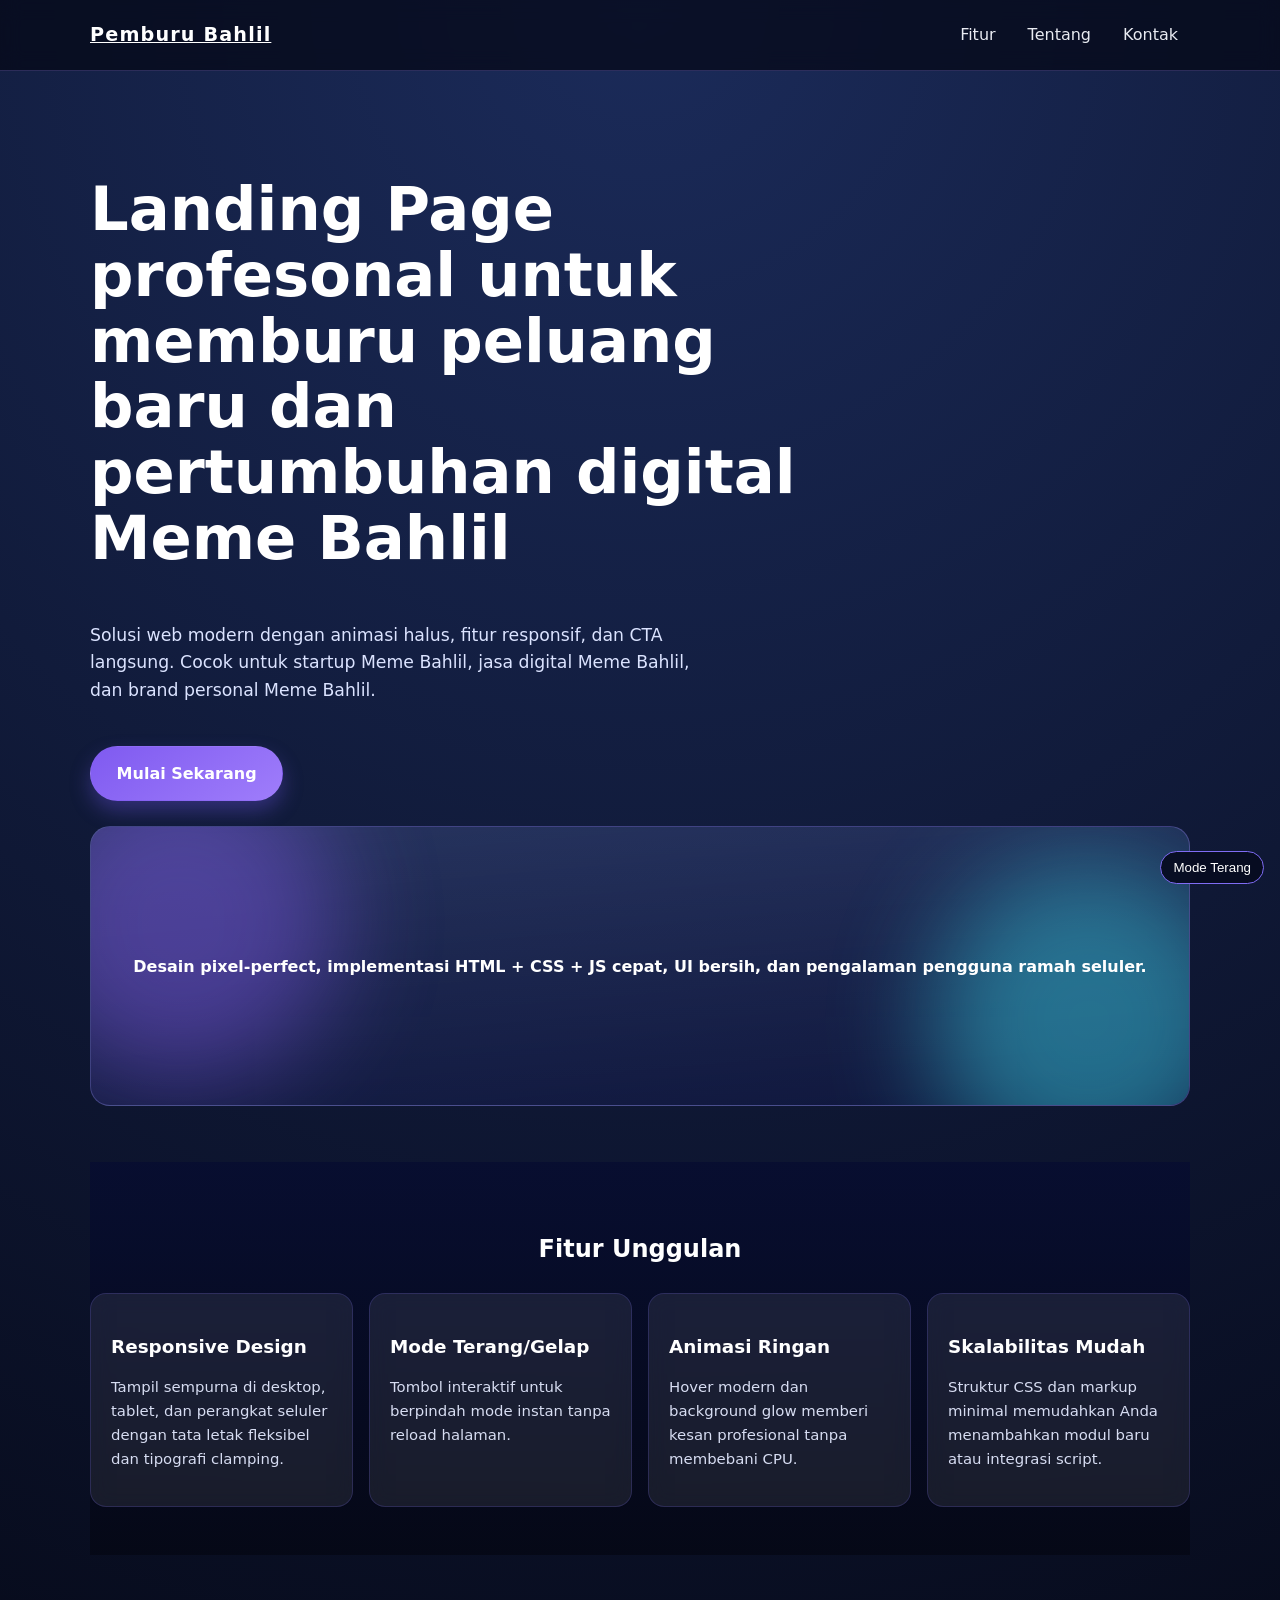
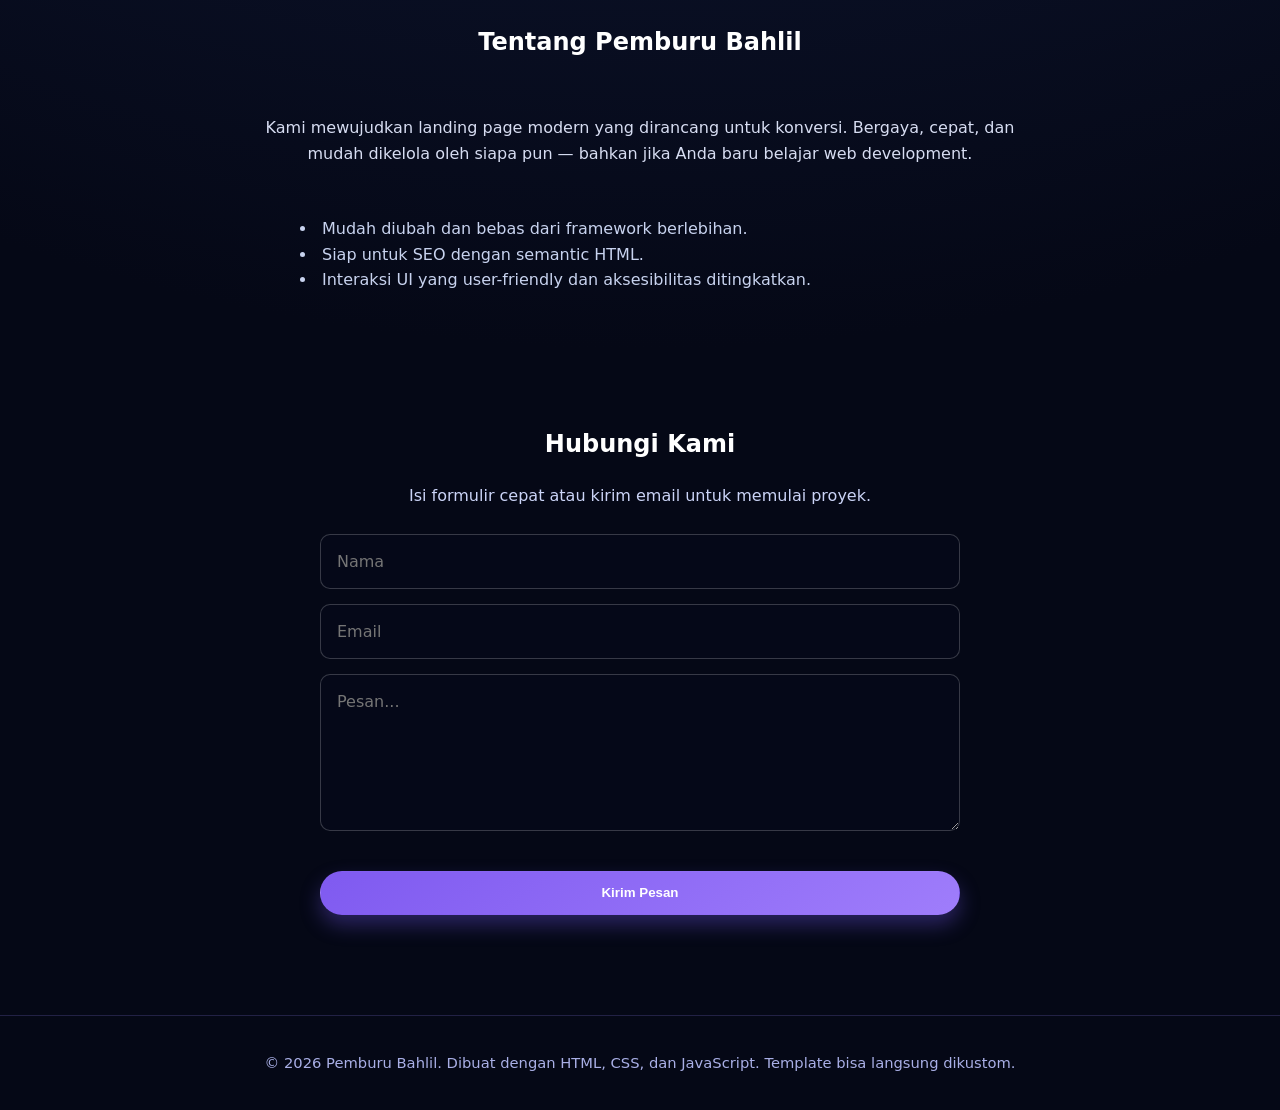
==== index.html @ a7ca31fe "Landing Page Sederhana" ====
<!DOCTYPE html>
<html lang="id">
<head>
  <meta charset="UTF-8" />
  <meta name="viewport" content="width=device-width, initial-scale=1.0" />
  <title>Pemburu Bahlil - Landing Page</title>
  <link rel="stylesheet" href="style.css" />
  <script src="script.js" defer></script>
</head>
<body>
  <button class="dark-mode" id="themeToggle" aria-label="Toggle dark mode">Mode Terang</button>

  <header>
    <div class="container nav-wrap">
      <a href="#" class="brand">Pemburu Bahlil</a>
      <nav>
        <a href="#features">Fitur</a>
        <a href="#about">Tentang</a>
        <a href="#contact">Kontak</a>
      </nav>
    </div>
  </header>

  <main>
    <section class="container hero" id="home">
      <div class="hero-text">
        <h1>Landing Page profesonal untuk memburu peluang baru dan pertumbuhan digital Meme Bahlil</h1>
        <p>
          Solusi web modern dengan animasi halus, fitur responsif, dan CTA langsung. Cocok untuk startup Meme Bahlil, jasa digital Meme Bahlil, dan brand personal Meme Bahlil.
        </p>
        <a class="btn" href="#contact">Mulai Sekarang</a>
      </div>

      <aside class="hero-visual" aria-hidden="true">
        <p>Desain pixel-perfect, implementasi HTML + CSS + JS cepat, UI bersih, dan pengalaman pengguna ramah seluler.</p>
      </aside>
    </section>

    <section class="container features" id="features">
      <h2 style="text-align:center; margin-bottom:1.5rem; color:#fff;">Fitur Unggulan</h2>
      <div class="grid">
        <article class="card">
          <h3>Responsive Design</h3>
          <p>Tampil sempurna di desktop, tablet, dan perangkat seluler dengan tata letak fleksibel dan tipografi clamping.</p>
        </article>
        <article class="card">
          <h3>Mode Terang/Gelap</h3>
          <p>Tombol interaktif untuk berpindah mode instan tanpa reload halaman.</p>
        </article>
        <article class="card">
          <h3>Animasi Ringan</h3>
          <p>Hover modern dan background glow memberi kesan profesional tanpa membebani CPU.</p>
        </article>
        <article class="card">
          <h3>Skalabilitas Mudah</h3>
          <p>Struktur CSS dan markup minimal memudahkan Anda menambahkan modul baru atau integrasi script.</p>
        </article>
      </div>
    </section>

    <section class="container" id="about" style="padding:3rem 0;">
      <div style="display:grid; gap:1.1rem;">
        <h2 style="color:#fff;">Tentang Pemburu Bahlil</h2>
        <p style="color:#d7ddf2; max-width:760px;">Kami mewujudkan landing page modern yang dirancang untuk konversi. Bergaya, cepat, dan mudah dikelola oleh siapa pun — bahkan jika Anda baru belajar web development.
        </p>
        <ul style="color:#c8d3ef; list-style: disc inside; max-width:760px;">
          <li>Mudah diubah dan bebas dari framework berlebihan.</li>
          <li>Siap untuk SEO dengan semantic HTML.</li>
          <li>Interaksi UI yang user-friendly dan aksesibilitas ditingkatkan.</li>
        </ul>
      </div>
    </section>

    <section class="container" id="contact" style="padding:3rem 0;">
      <h2 style="color:#fff; text-align:center;">Hubungi Kami</h2>
      <p style="text-align:center; color:#cbd4f7; margin-bottom:1.6rem;">Isi formulir cepat atau kirim email untuk memulai proyek.</p>
      <form id="leadForm" style="max-width:640px; margin: auto; display:grid; gap:0.95rem;">
        <input type="text" id="name" name="name" placeholder="Nama" required style="padding:0.85rem 1rem; border-radius:10px; border:1px solid rgba(255,255,255,0.2); background:rgba(6,9,26,0.7); color:#fff;" />
        <input type="email" id="email" name="email" placeholder="Email" required style="padding:0.85rem 1rem; border-radius:10px; border:1px solid rgba(255,255,255,0.2); background:rgba(6,9,26,0.7); color:#fff;" />
        <textarea id="message" name="message" rows="5" placeholder="Pesan..." style="padding:0.85rem 1rem; border-radius:10px; border:1px solid rgba(255,255,255,0.2); background:rgba(6,9,26,0.7); color:#fff;"></textarea>
        <button type="submit" class="btn">Kirim Pesan</button>
      </form>
      <p id="formFeedback" style="text-align:center; color:#94aafc; margin-top:1rem;"></p>
    </section>
  </main>

  <footer>
    © 2026 Pemburu Bahlil. Dibuat dengan HTML, CSS, dan JavaScript. Template bisa langsung dikustom.
  </footer>
</body>
</html>
---- style.css ----
:root {
  --bg: #050816;
  --text: #e9ebf2;
  --text-soft: #a9afe6;
  --accent: #7f5af0;
  --accent-soft: #9f7dfb;
  --card: rgba(255, 255, 255, 0.08);
  --input-bg: rgba(6, 9, 26, 0.75);
  --border: rgba(255, 255, 255, 0.2);
}

*, *::before, *::after {
  box-sizing: border-box;
}

body {
  margin: 0;
  padding: 0;
  font-family: 'Inter', system-ui, -apple-system, Segoe UI, Roboto, Helvetica, Arial, sans-serif;
  color: var(--text);
  background: radial-gradient(circle at top, #1b2b5a 0%, var(--bg) 70%);
  line-height: 1.6;
  min-height: 100vh;
  scroll-behavior: smooth;
}

.container {
  width: min(1100px, 94vw);
  margin: 0 auto;
}

header {
  position: sticky;
  top: 0;
  z-index: 10;
  background: rgba(5, 8, 22, 0.72);
  backdrop-filter: blur(10px);
  border-bottom: 1px solid rgba(151, 134, 255, 0.25);
}

.nav-wrap {
  display: flex;
  align-items: center;
  justify-content: space-between;
  gap: 1rem;
  height: 70px;
}

.brand {
  font-weight: 800;
  font-size: 1.2rem;
  letter-spacing: 0.06em;
  color: #fff;
}

nav {
  display: flex;
  gap: 0.5rem;
}

nav a {
  color: var(--text);
  text-decoration: none;
  padding: 8px 12px;
  border-radius: 8px;
  transition: background 0.25s ease;
}

nav a:focus-visible,
nav a:hover {
  background: rgba(127, 90, 240, 0.23);
  outline: none;
}

.hero {
  min-height: calc(100vh - 70px);
  display: grid;
  align-items: center;
  gap: 1.6rem;
  padding: 3.5rem 0;
}

.hero-text h1 {
  font-size: clamp(1.8rem, 5vw, 3.8rem);
  line-height: 1.08;
  max-width: 760px;
  color: #fff;
}

.hero-text p {
  max-width: 630px;
  margin-top: 1rem;
  color: #dbe3ff;
  font-size: 1.08rem;
}

.btn {
  display: inline-flex;
  align-items: center;
  justify-content: center;
  gap: 8px;
  margin-top: 1.5rem;
  padding: 0.85rem 1.6rem;
  font-weight: 700;
  border-radius: 999px;
  border: 1px solid transparent;
  background: linear-gradient(145deg, var(--accent), var(--accent-soft));
  color: #fff;
  text-decoration: none;
  box-shadow: 0 10px 20px rgba(113, 87, 236, 0.35);
  transition: transform 0.2s ease, filter 0.2s ease;
}

.btn:hover,
.btn:focus-visible {
  transform: translateY(-1px);
  filter: brightness(1.08);
  outline: none;
}

.hero-visual {
  position: relative;
  display: grid;
  place-items: center;
  min-height: 280px;
  border-radius: 20px;
  background: linear-gradient(175deg, rgba(139, 167, 255, 0.18) 0%, rgba(16, 23, 66, 0.7) 100%);
  border: 1px solid rgba(148, 141, 250, 0.35);
  overflow: hidden;
  min-width: 260px;
}

.hero-visual::before,
.hero-visual::after {
  content: '';
  position: absolute;
  width: 320px;
  height: 320px;
  border-radius: 50%;
  filter: blur(52px);
  opacity: 0.4;
}

.hero-visual::before {
  background: #8f62ff;
  left: -70px;
  top: -65px;
}

.hero-visual::after {
  background: #3fedff;
  right: -60px;
  bottom: -75px;
}

.hero-visual p {
  position: relative;
  z-index: 1;
  color: #fff;
  mix-blend-mode: screen;
  text-align: center;
  padding: 2rem;
  font-weight: 600;
}

.features,
#about,
#contact {
  padding: 3rem 0;
}

.features {
  background: linear-gradient(180deg, rgba(7, 13, 48, 0.9), rgba(5, 8, 22, 0.95));
}

.grid {
  display: grid;
  gap: 1rem;
  grid-template-columns: repeat(auto-fit, minmax(240px, 1fr));
}

.card {
  background: var(--card);
  border: 1px solid rgba(124, 109, 246, 0.2);
  border-radius: 16px;
  padding: 1.25rem;
  backdrop-filter: blur(10px);
  transition: transform 0.2s ease, box-shadow 0.2s ease;
  min-height: 170px;
}

.card:hover,
.card:focus-within {
  transform: translateY(-6px);
  box-shadow: 0 18px 42px rgba(46, 43, 97, 0.32);
}

.card h3 {
  font-size: 1.15rem;
  margin-bottom: 0.7rem;
  color: #fff;
}

.card p {
  color: #d7ddf2;
  font-size: 0.93rem;
}

#about > div,
#contact > form {
  margin: 0 auto;
  max-width: 760px;
}

#about h2,
#contact h2 {
  color: #fff;
  text-align: center;
}

#about p,
#contact p {
  color: #d7ddf2;
  text-align: center;
  margin-bottom: 1rem;
}

#about ul {
  color: #c8d3ef;
  list-style: disc inside;
}

input,
textarea {
  width: 100%;
  border-radius: 10px;
  border: 1px solid var(--border);
  background: var(--input-bg);
  color: #fff;
  padding: 0.85rem 1rem;
  font: inherit;
  outline: none;
  transition: border-color 0.2s ease, box-shadow 0.2s ease;
}

input:focus,
textarea:focus {
  border-color: var(--accent);
  box-shadow: 0 0 0 3px rgba(127, 90, 240, 0.2);
}

#formFeedback {
  text-align: center;
  margin-top: 1rem;
  color: #94aafc;
  min-height: 1.25rem;
}

footer {
  padding: 2.2rem 0;
  border-top: 1px solid rgba(151, 134, 255, 0.2);
  text-align: center;
  color: #a9afe6;
  font-size: 0.92rem;
}

.dark-mode {
  position: fixed;
  right: 16px;
  bottom: 16px;
  border: 1px solid #7f6cf4;
  background: rgba(8, 12, 33, 0.95);
  color: #ffffff;
  padding: 8px 12px;
  border-radius: 999px;
  cursor: pointer;
  backdrop-filter: blur(6px);
  z-index: 9999;
  transition: transform 0.2s ease, background-color 0.2s ease;
  pointer-events: auto;
}

.dark-mode:hover,
.dark-mode:focus-visible {
  transform: translateY(-1px);
}

@media (max-width: 820px) {
  .nav-wrap {
    flex-wrap: wrap;
  }

  .hero {
    padding: 2.5rem 0;
  }

  .hero-visual {
    min-height: 220px;
  }

  .dark-mode {
    right: 14px;
    bottom: 14px;
  }
}

.light {
  --bg: #f2f5ff;
  --text: #1a2236;
  --text-soft: #4a4f67;
  --accent: #4b6eff;
  --accent-soft: #8fa7ff;
  --card: rgba(255, 255, 255, 0.85);
  --input-bg: rgba(255, 255, 255, 0.92);
  --border: rgba(26, 34, 78, 0.2);
}

body.light,
body.light header,
body.light .hero-visual,
body.light .card {
  color: var(--text);
}

body.light header {
  background: rgba(240, 243, 255, 0.82);
  border-bottom-color: rgba(76, 96, 200, 0.25);
}

.light .hero-visual {
  background: linear-gradient(175deg, rgba(79, 118, 255, 0.12) 0%, rgba(235, 240, 255, 0.95) 100%);
  border-color: rgba(106, 132, 255, 0.28);
}

.light .card {
  background: rgba(255, 255, 255, 0.86);
  border-color: rgba(106, 132, 255, 0.35);
}

.light input,
.light textarea {
  background: var(--input-bg);
  color: #1a2236;
  border-color: var(--border);
}

.light .nav-wrap a,
.light .brand,
.light .btn,
.light footer {
  color: #1a2236;
}

.is-dark {
  --bg: #02030b;
  --text: #dde2ff;
  --accent: #8a7cff;
  --accent-soft: #7254ff;
  --card: rgba(36, 43, 78, 0.52);
}

.is-dark header {
  background: rgba(2, 4, 10, 0.86);
}

.is-dark .card {
  border-color: rgba(120, 104, 251, 0.3);
}

.is-dark .hero-visual::before {
  background: #6f54ff;
}

.is-dark .hero-visual::after {
  background: #a2f6ff;
}
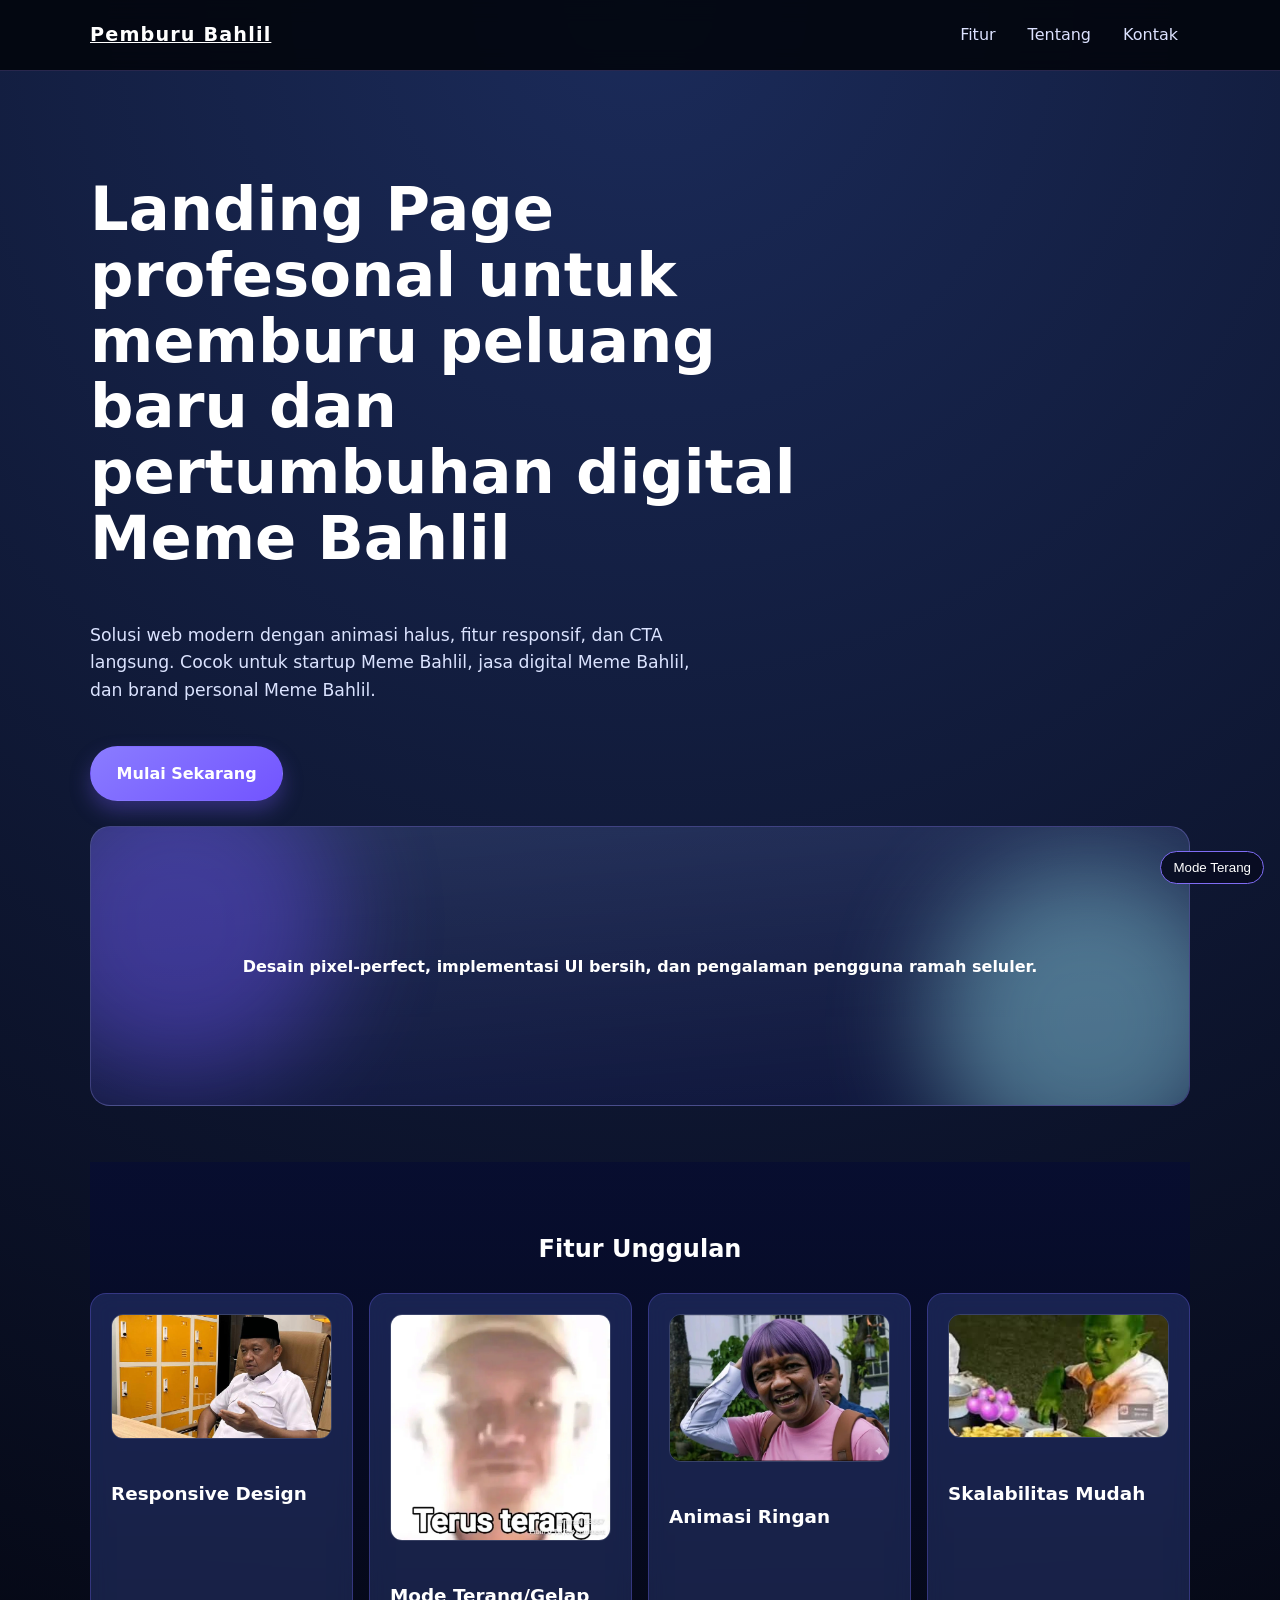
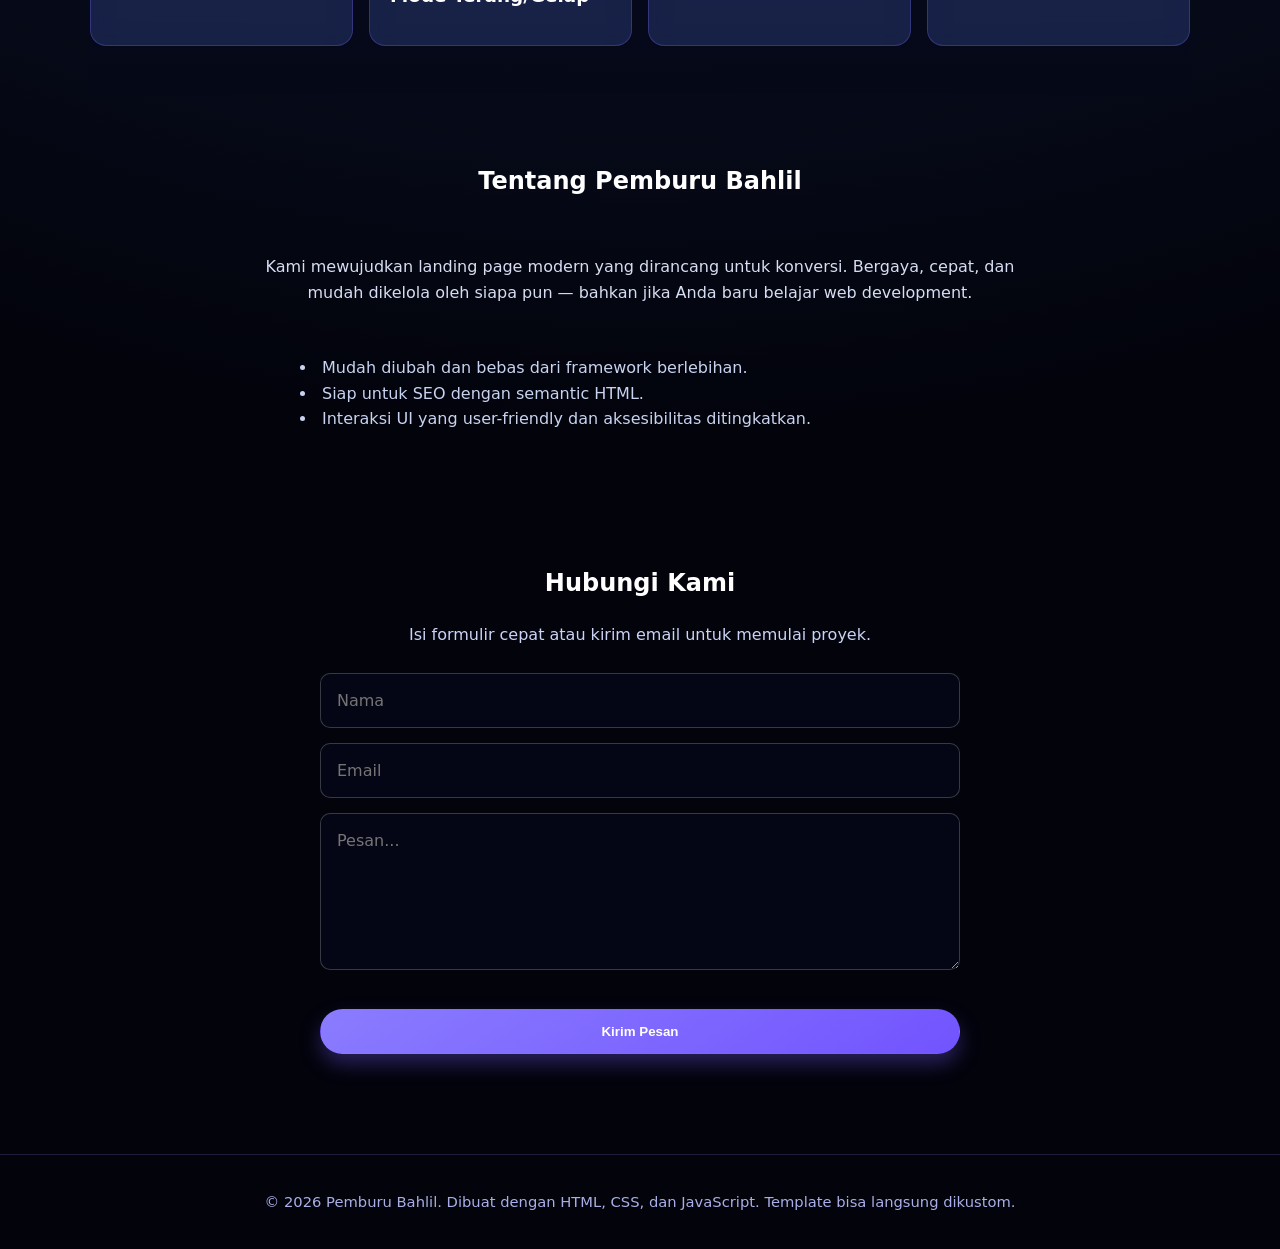
==== commit b9f7b036: "coba-coba" ====
--- a/index.html
+++ b/index.html
@@ -5,11 +5,11 @@
   <meta name="viewport" content="width=device-width, initial-scale=1.0" />
   <title>Pemburu Bahlil - Landing Page</title>
   <link rel="stylesheet" href="style.css" />
-  <script src="script.js" defer></script>
+  <script src="main.js" defer></script>
+  <form id="leadForm" action="email.php" method="POST"></form>
 </head>
 <body>
   <button class="dark-mode" id="themeToggle" aria-label="Toggle dark mode">Mode Terang</button>
-
   <header>
     <div class="container nav-wrap">
       <a href="#" class="brand">Pemburu Bahlil</a>
@@ -32,7 +32,7 @@
       </div>
 
       <aside class="hero-visual" aria-hidden="true">
-        <p>Desain pixel-perfect, implementasi HTML + CSS + JS cepat, UI bersih, dan pengalaman pengguna ramah seluler.</p>
+        <p>Desain pixel-perfect, implementasi UI bersih, dan pengalaman pengguna ramah seluler.</p>
       </aside>
     </section>
 
@@ -40,20 +40,24 @@
       <h2 style="text-align:center; margin-bottom:1.5rem; color:#fff;">Fitur Unggulan</h2>
       <div class="grid">
         <article class="card">
+          <img class="card-img" src="a.jpg" alt="Responsive Design" />
           <h3>Responsive Design</h3>
-          <p>Tampil sempurna di desktop, tablet, dan perangkat seluler dengan tata letak fleksibel dan tipografi clamping.</p>
+          <p></p>
         </article>
         <article class="card">
+          <img class="card-img" src="b.webp" alt="Mode Terang Gelap" />
           <h3>Mode Terang/Gelap</h3>
-          <p>Tombol interaktif untuk berpindah mode instan tanpa reload halaman.</p>
+          <p></p>
         </article>
         <article class="card">
+          <img class="card-img" src="c.png" alt="Animasi Ringan" />
           <h3>Animasi Ringan</h3>
-          <p>Hover modern dan background glow memberi kesan profesional tanpa membebani CPU.</p>
+          <p></p>
         </article>
         <article class="card">
+          <img class="card-img" src="d.jpg" alt="Skalabilitas" />
           <h3>Skalabilitas Mudah</h3>
-          <p>Struktur CSS dan markup minimal memudahkan Anda menambahkan modul baru atau integrasi script.</p>
+          <p></p>
         </article>
       </div>
     </section>
--- a/style.css
+++ b/style.css
@@ -180,15 +180,23 @@
 }
 
 .card {
-  background: var(--card);
-  border: 1px solid rgba(124, 109, 246, 0.2);
+  background: rgba(72, 99, 185, 0.28);
+  border: 1px solid rgba(74, 106, 214, 0.35);
+  color: #e9ebf2;
   border-radius: 16px;
   padding: 1.25rem;
   backdrop-filter: blur(10px);
   transition: transform 0.2s ease, box-shadow 0.2s ease;
   min-height: 170px;
 }
-
+.card-img {
+  width: 100%;
+  height: auto;
+  border-radius: 12px;
+  margin-bottom: 0.9rem;
+  object-fit: cover;
+  border: 1px solid rgba(255, 255, 255, 0.14);
+}
 .card:hover,
 .card:focus-within {
   transform: translateY(-6px);
@@ -319,7 +327,7 @@
 body.light header,
 body.light .hero-visual,
 body.light .card {
-  color: var(--text);
+  color: #1a2236;
 }
 
 body.light header {
@@ -327,14 +335,30 @@
   border-bottom-color: rgba(76, 96, 200, 0.25);
 }
 
+body.light p,
+body.light a,
+body.light li,
+body.light h1,
+body.light h2,
+body.light h3,
+body.light .btn,
+body.light #formFeedback {
+  color: #1a2236;
+}
+
 .light .hero-visual {
   background: linear-gradient(175deg, rgba(79, 118, 255, 0.12) 0%, rgba(235, 240, 255, 0.95) 100%);
   border-color: rgba(106, 132, 255, 0.28);
 }
 
+.light .hero-visual p {
+  color: #1b2f6e;
+}
+
 .light .card {
-  background: rgba(255, 255, 255, 0.86);
-  border-color: rgba(106, 132, 255, 0.35);
+  background: rgba(133, 170, 255, 0.45);
+  border-color: rgba(42, 82, 216, 0.55);
+  box-shadow: 0 8px 26px rgba(51, 84, 201, 0.28);
 }
 
 .light input,
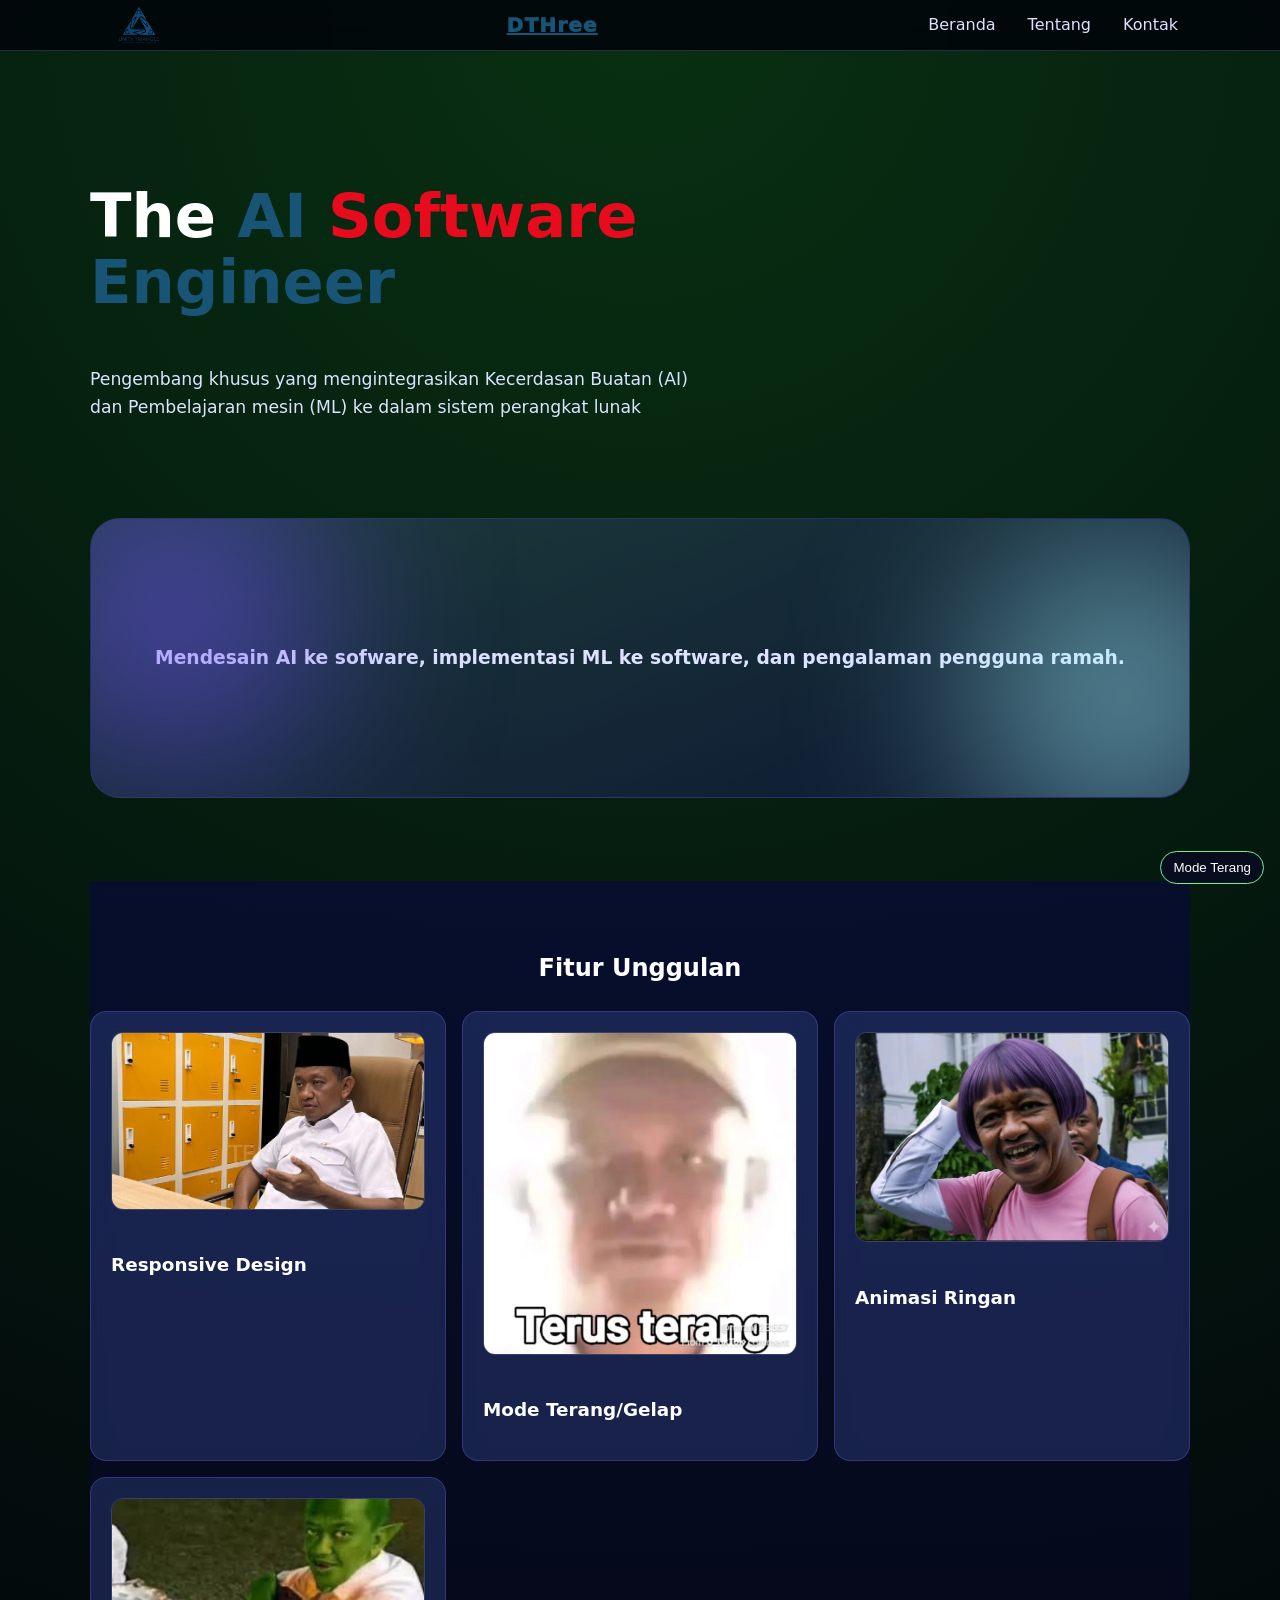
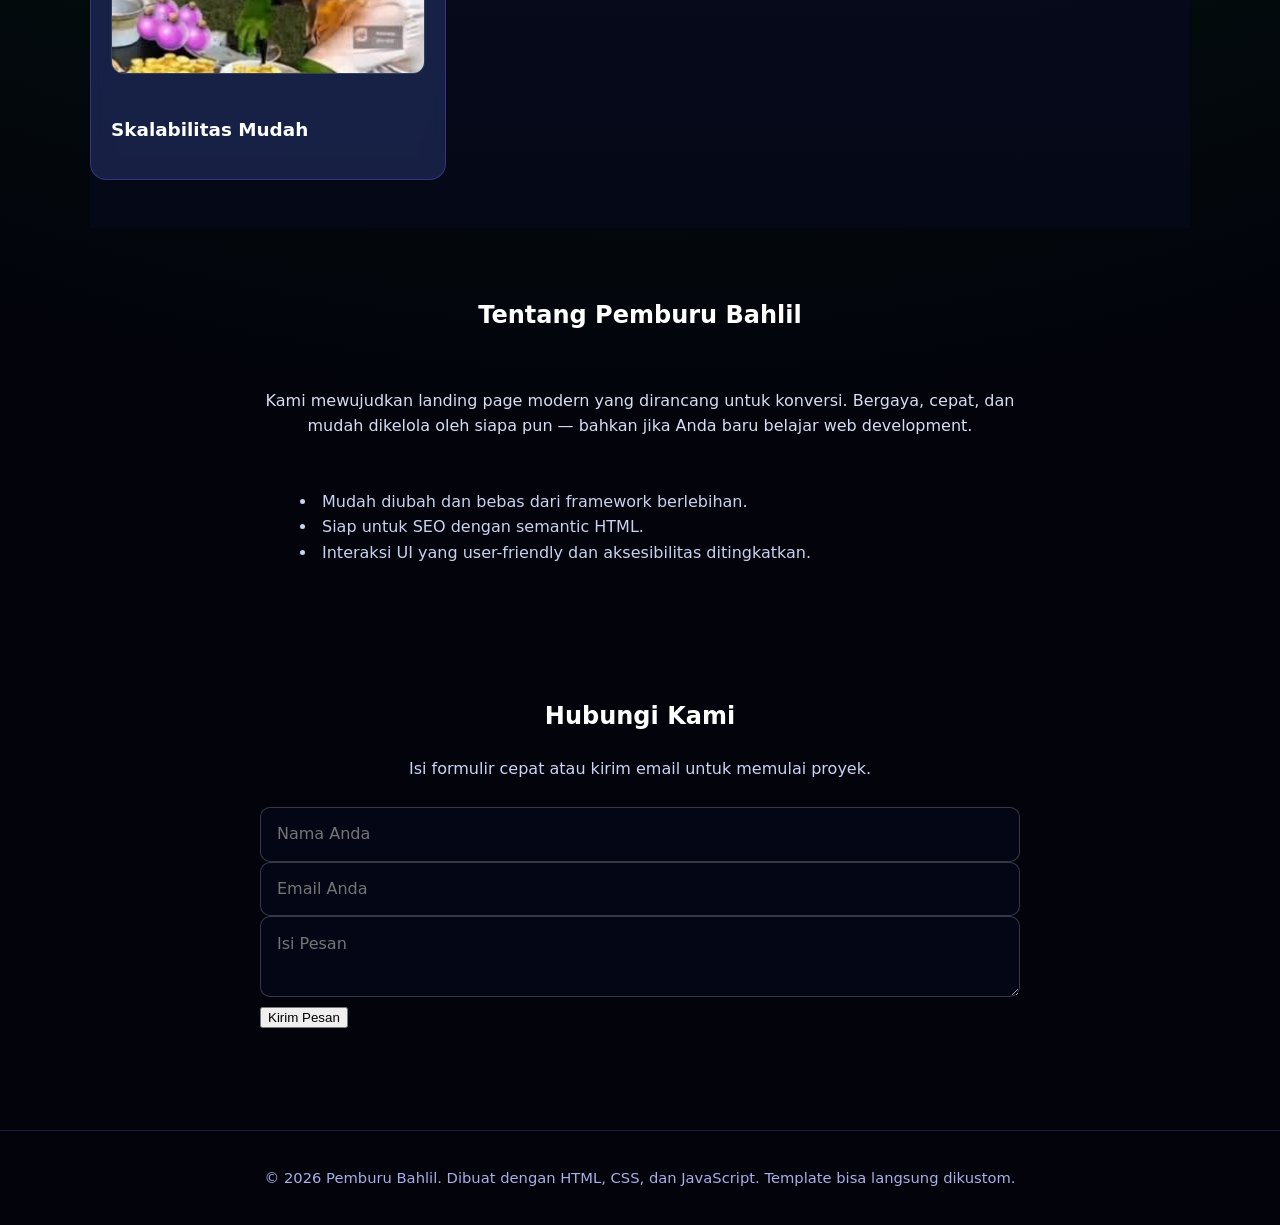
==== commit 339004e7: "Update file baru" ====
--- a/index.html
+++ b/index.html
@@ -12,9 +12,10 @@
   <button class="dark-mode" id="themeToggle" aria-label="Toggle dark mode">Mode Terang</button>
   <header>
     <div class="container nav-wrap">
-      <a href="#" class="brand">Pemburu Bahlil</a>
+      <img class="card-img" src="asd.png" alt="Responsive Design" />
+      <a href="#" class="brand">DTHree</a>
       <nav>
-        <a href="#features">Fitur</a>
+        <a href="#home">Beranda</a>
         <a href="#about">Tentang</a>
         <a href="#contact">Kontak</a>
       </nav>
@@ -24,15 +25,16 @@
   <main>
     <section class="container hero" id="home">
       <div class="hero-text">
-        <h1>Landing Page profesonal untuk memburu peluang baru dan pertumbuhan digital Meme Bahlil</h1>
+        <h1>The
+          <span style="color:#175476;">AI <span style="color:#e80b1d;">Software </span>Engineer</span>
+        </h1>
+        <h1></h1>
         <p>
-          Solusi web modern dengan animasi halus, fitur responsif, dan CTA langsung. Cocok untuk startup Meme Bahlil, jasa digital Meme Bahlil, dan brand personal Meme Bahlil.
+      Pengembang khusus yang mengintegrasikan Kecerdasan Buatan (AI) dan Pembelajaran mesin (ML) ke dalam sistem perangkat lunak
         </p>
-        <a class="btn" href="#contact">Mulai Sekarang</a>
       </div>
-
       <aside class="hero-visual" aria-hidden="true">
-        <p>Desain pixel-perfect, implementasi UI bersih, dan pengalaman pengguna ramah seluler.</p>
+        <h3>Mendesain AI ke sofware, implementasi ML ke software, dan pengalaman pengguna ramah.</h3>
       </aside>
     </section>
 
@@ -78,12 +80,12 @@
     <section class="container" id="contact" style="padding:3rem 0;">
       <h2 style="color:#fff; text-align:center;">Hubungi Kami</h2>
       <p style="text-align:center; color:#cbd4f7; margin-bottom:1.6rem;">Isi formulir cepat atau kirim email untuk memulai proyek.</p>
-      <form id="leadForm" style="max-width:640px; margin: auto; display:grid; gap:0.95rem;">
-        <input type="text" id="name" name="name" placeholder="Nama" required style="padding:0.85rem 1rem; border-radius:10px; border:1px solid rgba(255,255,255,0.2); background:rgba(6,9,26,0.7); color:#fff;" />
-        <input type="email" id="email" name="email" placeholder="Email" required style="padding:0.85rem 1rem; border-radius:10px; border:1px solid rgba(255,255,255,0.2); background:rgba(6,9,26,0.7); color:#fff;" />
-        <textarea id="message" name="message" rows="5" placeholder="Pesan..." style="padding:0.85rem 1rem; border-radius:10px; border:1px solid rgba(255,255,255,0.2); background:rgba(6,9,26,0.7); color:#fff;"></textarea>
-        <button type="submit" class="btn">Kirim Pesan</button>
-      </form>
+    <form action="kirim.php" method="POST">
+      <input type="text" name="nama" placeholder="Nama Anda" required>
+      <input type="email" name="email" placeholder="Email Anda" required>
+      <textarea name="pesan" placeholder="Isi Pesan" required></textarea>
+      <button type="submit" name="kirim">Kirim Pesan</button>
+    </form>
       <p id="formFeedback" style="text-align:center; color:#94aafc; margin-top:1rem;"></p>
     </section>
   </main>
--- a/style.css
+++ b/style.css
@@ -1,5 +1,5 @@
 :root {
-  --bg: #050816;
+  --bg: #021b07;
   --text: #e9ebf2;
   --text-soft: #a9afe6;
   --accent: #7f5af0;
@@ -18,7 +18,7 @@
   padding: 0;
   font-family: 'Inter', system-ui, -apple-system, Segoe UI, Roboto, Helvetica, Arial, sans-serif;
   color: var(--text);
-  background: radial-gradient(circle at top, #1b2b5a 0%, var(--bg) 70%);
+  background: radial-gradient(circle at top, #052e0ffc 0%, var(--bg) 70%);
   line-height: 1.6;
   min-height: 100vh;
   scroll-behavior: smooth;
@@ -33,7 +33,7 @@
   position: sticky;
   top: 0;
   z-index: 10;
-  background: rgba(5, 8, 22, 0.72);
+  background: rgba(6, 40, 16, 0.72);
   backdrop-filter: blur(10px);
   border-bottom: 1px solid rgba(151, 134, 255, 0.25);
 }
@@ -43,14 +43,24 @@
   align-items: center;
   justify-content: space-between;
   gap: 1rem;
-  height: 70px;
+  height: 50px;
+}
+
+.nav-wrap .card-img {
+  width: auto;
+  height: 58px;
+  margin-bottom: 0;
+  border: none;
+  border-radius: 0;
+  padding: 5px;
+  mix-blend-mode: screen;
 }
 
 .brand {
-  font-weight: 800;
-  font-size: 1.2rem;
+  font-weight: 1000;
+  font-size: 1.25rem;
   letter-spacing: 0.06em;
-  color: #fff;
+  color: #175476;
 }
 
 nav {
@@ -81,7 +91,7 @@
 }
 
 .hero-text h1 {
-  font-size: clamp(1.8rem, 5vw, 3.8rem);
+  font-size: clamp(2rem, 5vw, 3.8rem);
   line-height: 1.08;
   max-width: 760px;
   color: #fff;
@@ -89,7 +99,7 @@
 
 .hero-text p {
   max-width: 630px;
-  margin-top: 1rem;
+  margin-top:1em;
   color: #dbe3ff;
   font-size: 1.08rem;
 }
@@ -100,32 +110,32 @@
   justify-content: center;
   gap: 8px;
   margin-top: 1.5rem;
-  padding: 0.85rem 1.6rem;
+  padding: 1.85rem 1.6rem;
   font-weight: 700;
   border-radius: 999px;
   border: 1px solid transparent;
   background: linear-gradient(145deg, var(--accent), var(--accent-soft));
-  color: #fff;
+  color: #25a33a;
   text-decoration: none;
-  box-shadow: 0 10px 20px rgba(113, 87, 236, 0.35);
+  box-shadow: 0 10px 20px rgba(25, 5, 125, 0.35);
   transition: transform 0.2s ease, filter 0.2s ease;
 }
 
 .btn:hover,
 .btn:focus-visible {
   transform: translateY(-1px);
-  filter: brightness(1.08);
+  filter: brightness(0.8);
   outline: none;
 }
 
 .hero-visual {
-  position: relative;
+  position: sticky;
   display: grid;
   place-items: center;
-  min-height: 280px;
-  border-radius: 20px;
-  background: linear-gradient(175deg, rgba(139, 167, 255, 0.18) 0%, rgba(16, 23, 66, 0.7) 100%);
-  border: 1px solid rgba(148, 141, 250, 0.35);
+  min-height:280px;
+  border-radius: 30px;
+  background: linear-gradient(875deg, rgba(139, 167, 255, 0.18) 0%, rgba(16, 23, 66, 0.7) 100%);
+  border: 1px solid rgba(83, 75, 194, 0.35);
   overflow: hidden;
   min-width: 260px;
 }
@@ -134,23 +144,23 @@
 .hero-visual::after {
   content: '';
   position: absolute;
-  width: 320px;
+  width:310px;
   height: 320px;
   border-radius: 50%;
-  filter: blur(52px);
-  opacity: 0.4;
+  filter: blur(92px);
+  opacity: 0.5;
 }
 
 .hero-visual::before {
-  background: #8f62ff;
+  background: #3eb664;
   left: -70px;
   top: -65px;
 }
 
 .hero-visual::after {
-  background: #3fedff;
-  right: -60px;
-  bottom: -75px;
+  background: #217f8a;
+  right: -90px;
+  bottom: -60px;
 }
 
 .hero-visual p {
@@ -176,7 +186,7 @@
 .grid {
   display: grid;
   gap: 1rem;
-  grid-template-columns: repeat(auto-fit, minmax(240px, 1fr));
+  grid-template-columns: repeat(auto-fit, minmax(340px, 1fr));
 }
 
 .card {
@@ -276,9 +286,9 @@
   position: fixed;
   right: 16px;
   bottom: 16px;
-  border: 1px solid #7f6cf4;
+  border: 1px solid #6cf495;
   background: rgba(8, 12, 33, 0.95);
-  color: #ffffff;
+  color: #66dca7;
   padding: 8px 12px;
   border-radius: 999px;
   cursor: pointer;
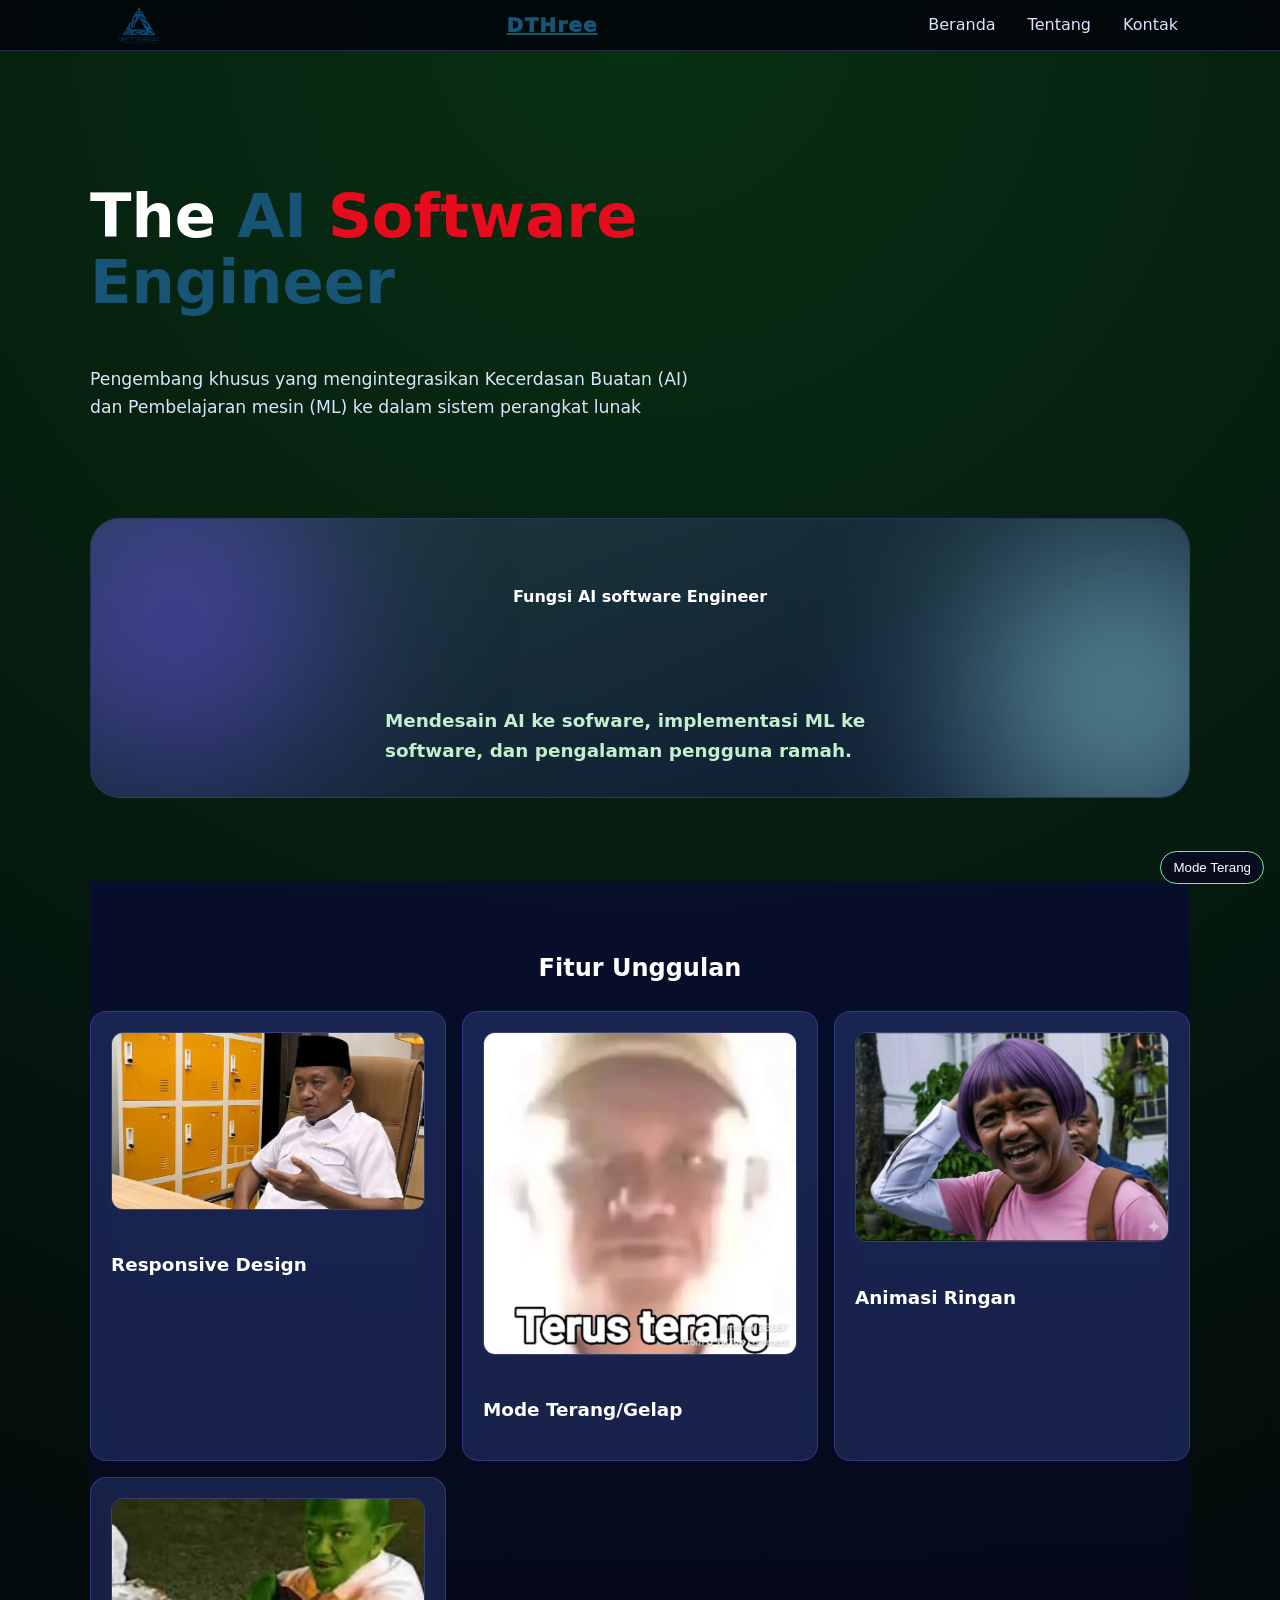
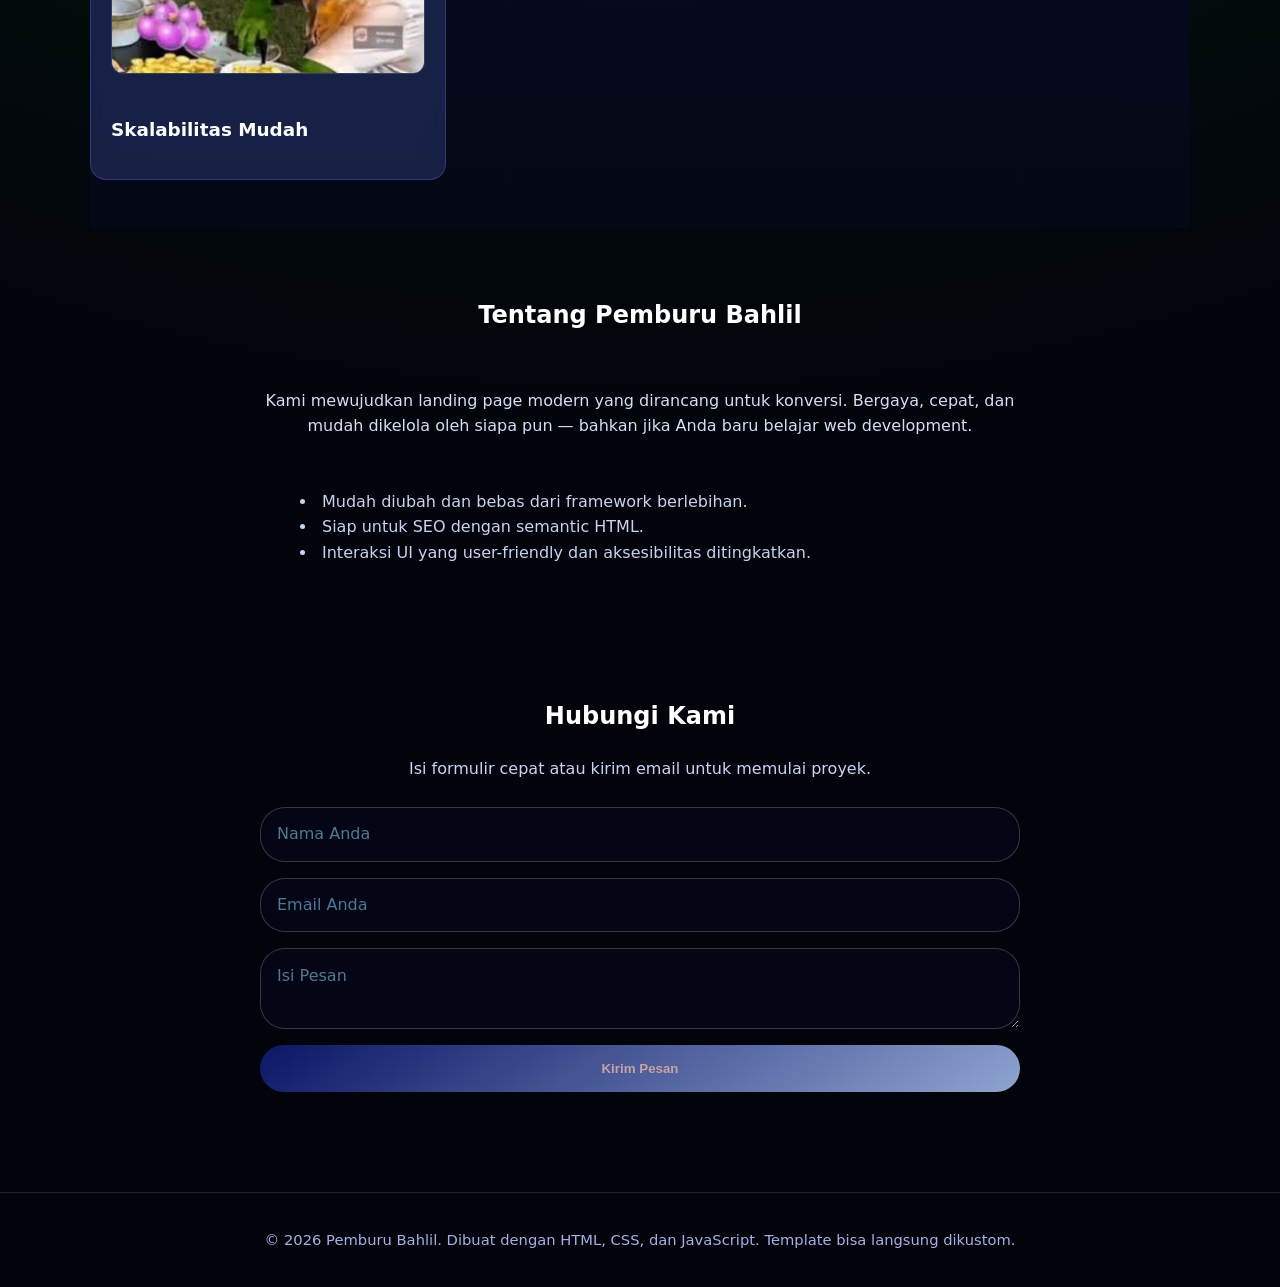
==== commit 53fa9f55: "Perbaiki mode terang gelap,fitur kirim email,dan header" ====
--- a/index.html
+++ b/index.html
@@ -9,7 +9,7 @@
   <form id="leadForm" action="email.php" method="POST"></form>
 </head>
 <body>
-  <button class="dark-mode" id="themeToggle" aria-label="Toggle dark mode">Mode Terang</button>
+  <button class="dark-mode" id="themeToggle" aria-label="Toggle dark mode">Mode Gelap</button>
   <header>
     <div class="container nav-wrap">
       <img class="card-img" src="asd.png" alt="Responsive Design" />
@@ -34,7 +34,8 @@
         </p>
       </div>
       <aside class="hero-visual" aria-hidden="true">
-        <h3>Mendesain AI ke sofware, implementasi ML ke software, dan pengalaman pengguna ramah.</h3>
+        <p>Fungsi AI software Engineer</p>
+        <h2>Mendesain AI ke sofware, implementasi ML ke software, dan pengalaman pengguna ramah.</h2>
       </aside>
     </section>
 
--- a/style.css
+++ b/style.css
@@ -104,30 +104,6 @@
   font-size: 1.08rem;
 }
 
-.btn {
-  display: inline-flex;
-  align-items: center;
-  justify-content: center;
-  gap: 8px;
-  margin-top: 1.5rem;
-  padding: 1.85rem 1.6rem;
-  font-weight: 700;
-  border-radius: 999px;
-  border: 1px solid transparent;
-  background: linear-gradient(145deg, var(--accent), var(--accent-soft));
-  color: #25a33a;
-  text-decoration: none;
-  box-shadow: 0 10px 20px rgba(25, 5, 125, 0.35);
-  transition: transform 0.2s ease, filter 0.2s ease;
-}
-
-.btn:hover,
-.btn:focus-visible {
-  transform: translateY(-1px);
-  filter: brightness(0.8);
-  outline: none;
-}
-
 .hero-visual {
   position: sticky;
   display: grid;
@@ -135,11 +111,18 @@
   min-height:280px;
   border-radius: 30px;
   background: linear-gradient(875deg, rgba(139, 167, 255, 0.18) 0%, rgba(16, 23, 66, 0.7) 100%);
-  border: 1px solid rgba(83, 75, 194, 0.35);
+  border: 1px solid rgba(88, 81, 185, 0.35);
   overflow: hidden;
   min-width: 260px;
 }
-
+.hero-visual h2 {
+  position: relative;
+  z-index: 1;
+  max-width: 510px;
+  color: #c4efcf;
+  font-size: 1.15rem;
+  font-weight: 600;
+}
 .hero-visual::before,
 .hero-visual::after {
   content: '';
@@ -152,13 +135,13 @@
 }
 
 .hero-visual::before {
-  background: #3eb664;
+  background: #66da8b;
   left: -70px;
   top: -65px;
 }
 
 .hero-visual::after {
-  background: #217f8a;
+  background: #6786d3;
   right: -90px;
   bottom: -60px;
 }
@@ -166,7 +149,7 @@
 .hero-visual p {
   position: relative;
   z-index: 1;
-  color: #fff;
+  color: #ffffff;
   mix-blend-mode: screen;
   text-align: center;
   padding: 2rem;
@@ -228,14 +211,17 @@
 #contact > form {
   margin: 0 auto;
   max-width: 760px;
+  display: grid;
+  gap: 1rem;
+  color:#455784
 }
 
 #about h2,
 #contact h2 {
-  color: #fff;
-  text-align: center;
-}
-
+  color: #ad2c2c;
+  text-align: center;
+}
+  
 #about p,
 #contact p {
   color: #d7ddf2;
@@ -251,10 +237,10 @@
 input,
 textarea {
   width: 100%;
-  border-radius: 10px;
+  border-radius: 25px;
   border: 1px solid var(--border);
   background: var(--input-bg);
-  color: #fff;
+  color: #09a1dd;
   padding: 0.85rem 1rem;
   font: inherit;
   outline: none;
@@ -264,8 +250,50 @@
 input:focus,
 textarea:focus {
   border-color: var(--accent);
-  box-shadow: 0 0 0 3px rgba(127, 90, 240, 0.2);
-}
+  box-shadow: 0 0 0 3px rgba(139, 136, 148, 0.2);
+}
+
+input::placeholder,
+textarea::placeholder {
+  color: #70aac9;
+  opacity: 0.7;
+}
+
+button[type="submit"] {
+  background: linear-gradient(145deg, #0b1665, #8ea4d0);
+  color: #c7a3a3;
+  border: none;
+  padding: 1rem 2rem;
+  border-radius: 25px;
+  cursor: pointer;
+  font-weight: 600;
+  transition: transform 0.2s ease, filter 0.2s ease;
+  width: 100%;
+}
+/* .light.container.button[type="submit"] {
+  background: linear-gradient(145deg, #aaacc0, #1a4fb7);
+  color: #c7a3a3;
+  border: none;
+  padding: 1rem 2rem;
+  border-radius: 25px;
+  cursor: pointer;
+  font-weight: 600;
+  transition: transform 0.2s ease, filter 0.2s ease;
+  width: 100%;
+} */
+
+button[type="submit"]:hover,
+button[type="submit"]:focus-visible {
+  transform: translateY(-2px);
+  filter: brightness(0.9);
+  outline: none;
+}
+/* .light.container.button[type="submit"]:hover,
+.light.container.button[type="submit"]:focus-visible {
+  transform: translateY(-2px);
+  filter: brightness(0.9);
+  outline: none;
+/* } */
 
 #formFeedback {
   text-align: center;
@@ -323,13 +351,13 @@
 }
 
 .light {
-  --bg: #f2f5ff;
+  --bg: #213061;
   --text: #1a2236;
   --text-soft: #4a4f67;
   --accent: #4b6eff;
-  --accent-soft: #8fa7ff;
-  --card: rgba(255, 255, 255, 0.85);
-  --input-bg: rgba(255, 255, 255, 0.92);
+  --accent-soft: #2f4db8;
+  --card: rgba(160, 66, 66, 0.85);
+  --input-bg: rgba(97, 127, 227, 0.92);
   --border: rgba(26, 34, 78, 0.2);
 }
 
@@ -341,7 +369,7 @@
 }
 
 body.light header {
-  background: rgba(240, 243, 255, 0.82);
+  background: transparent;
   border-bottom-color: rgba(76, 96, 200, 0.25);
 }
 
@@ -353,16 +381,60 @@
 body.light h3,
 body.light .btn,
 body.light #formFeedback {
-  color: #1a2236;
-}
-
-.light .hero-visual {
-  background: linear-gradient(175deg, rgba(79, 118, 255, 0.12) 0%, rgba(235, 240, 255, 0.95) 100%);
-  border-color: rgba(106, 132, 255, 0.28);
-}
-
-.light .hero-visual p {
-  color: #1b2f6e;
+  color: #868ea1;
+}
+
+
+.light.hero-visual {
+  position: sticky;
+  display: grid;
+  place-items: center;
+  min-height:280px;
+  border-radius: 30px;
+  background: linear-gradient(875deg, rgba(139, 167, 255, 0.18) 0%, rgba(16, 23, 66, 0.7) 100%);
+  border: 1px solid rgba(88, 81, 185, 0.35);
+  overflow: hidden;
+  min-width: 260px;
+}
+.light.hero-visual h2 {
+  position: relative;
+  z-index: 1;
+  max-width: 510px;
+  color: #c4efcf;
+  font-size: 1.15rem;
+  font-weight: 600;
+}
+.light.hero-visual::before,
+.light.hero-visual::after {
+  content: '';
+  position: absolute;
+  width:310px;
+  height: 320px;
+  border-radius: 50%;
+  filter: blur(92px);
+  opacity: 0.5;
+}
+
+.light.hero-visual::before {
+  background: #66da8b;
+  left: -70px;
+  top: -65px;
+}
+
+.light.hero-visual::after {
+  background: #6786d3;
+  right: -90px;
+  bottom: -60px;
+}
+
+.light.hero-visual p {
+  position: relative;
+  z-index: 1;
+  color: #ffffff;
+  mix-blend-mode: screen;
+  text-align: center;
+  padding: 2rem;
+  font-weight: 600;
 }
 
 .light .card {
@@ -374,7 +446,7 @@
 .light input,
 .light textarea {
   background: var(--input-bg);
-  color: #1a2236;
+  color: #758dbe;
   border-color: var(--border);
 }
 
